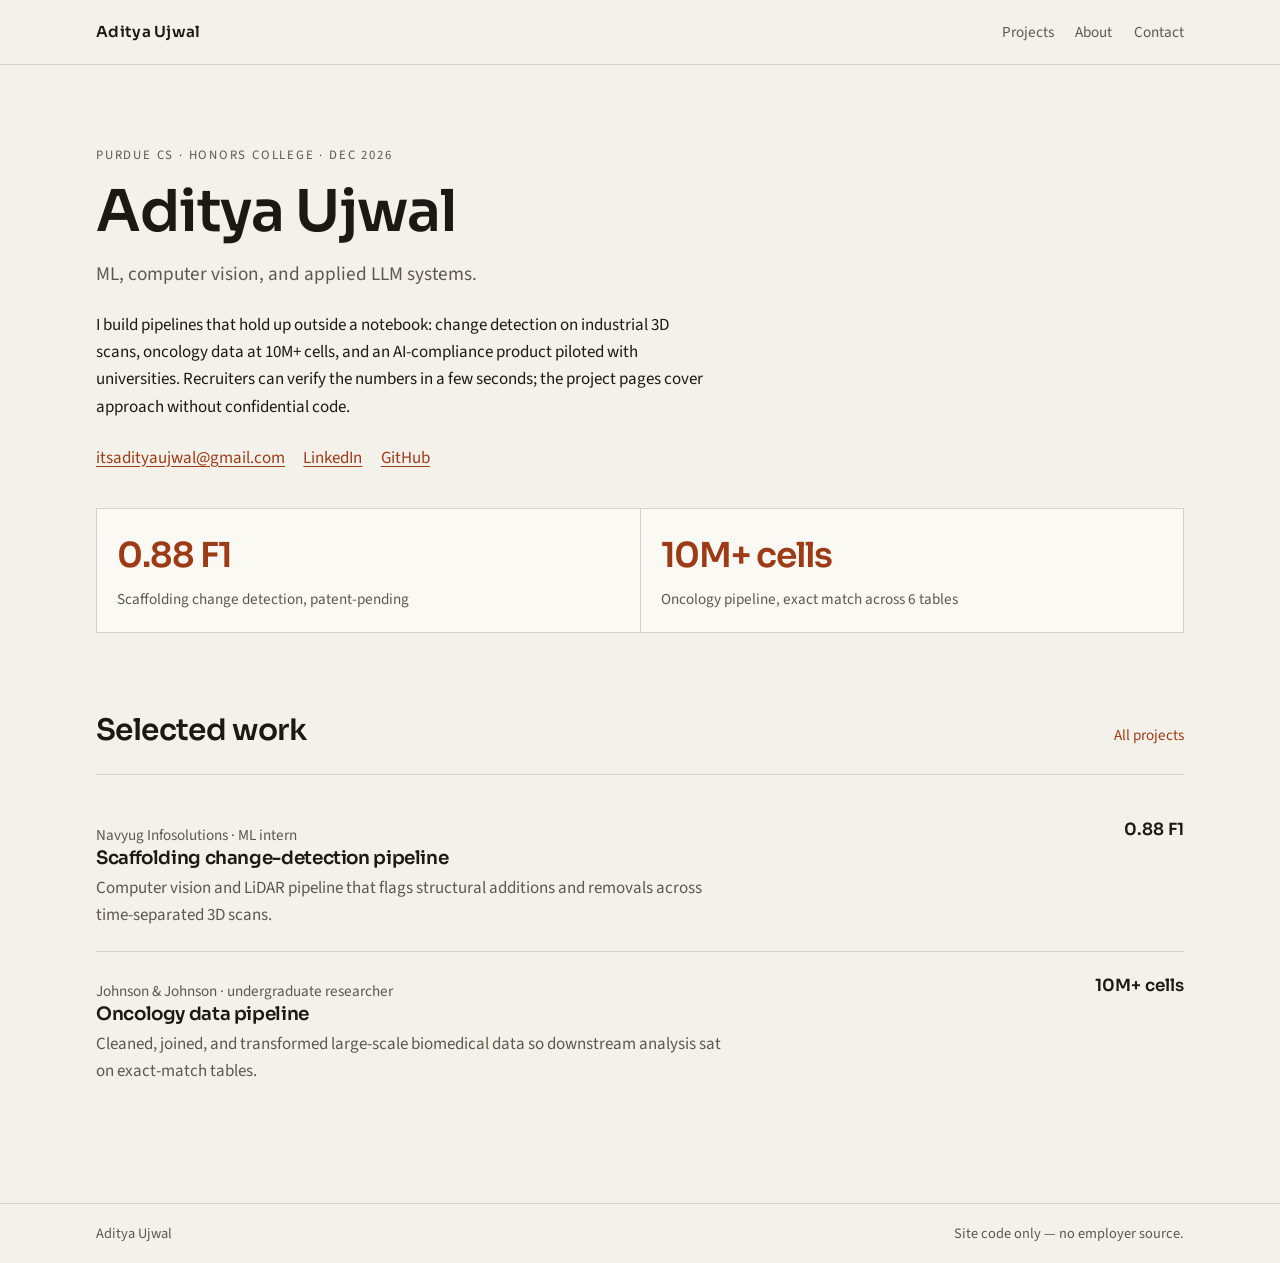
==== index.html @ 59741028 "Add v1 static portfolio site for applications. Static HTML/CSS pages for Home, Projects, About, and " ====
<!DOCTYPE html>
<html lang="en">
<head>
  <meta charset="utf-8">
  <meta name="viewport" content="width=device-width, initial-scale=1">
  <meta name="description" content="Aditya Ujwal — Purdue CS student building computer vision, biomedical data, and applied LLM systems. 0.88 F1 change detection; 10M+ cell oncology pipeline.">
  <meta name="theme-color" content="#f4f1ea">
  <title>Aditya Ujwal — ML, computer vision, applied LLMs</title>
  <link rel="icon" href="favicon.svg" type="image/svg+xml">
  <link rel="preconnect" href="https://fonts.googleapis.com">
  <link rel="preconnect" href="https://fonts.gstatic.com" crossorigin>
  <link href="https://fonts.googleapis.com/css2?family=Sora:wght@500;600&family=Source+Sans+3:ital,wght@0,400;0,600;1,400&display=swap" rel="stylesheet">
  <link rel="stylesheet" href="css/styles.css">
</head>
<body>
  <a class="skip-link" href="#content">Skip to content</a>
  <header class="site-header">
    <div class="header-inner">
      <a class="wordmark" href="index.html">Aditya Ujwal</a>
      <nav class="nav" aria-label="Primary">
        <a href="projects/index.html">Projects</a>
        <a href="about.html">About</a>
        <a href="contact.html">Contact</a>
      </nav>
    </div>
  </header>
  <main id="content">
    <div class="wrap">
      <section class="hero">
        <p class="kicker">Purdue CS · Honors College · Dec 2026</p>
        <h1>Aditya Ujwal</h1>
        <p class="lede">ML, computer vision, and applied LLM systems.</p>
        <p class="intro">I build pipelines that hold up outside a notebook: change detection on industrial 3D scans, oncology data at 10M+ cells, and an AI-compliance product piloted with universities. Recruiters can verify the numbers in a few seconds; the project pages cover approach without confidential code.</p>
        <ul class="links">
          <li><a href="mailto:itsadityaujwal@gmail.com">itsadityaujwal@gmail.com</a></li>
          <li><a href="https://www.linkedin.com/in/aditya-ujwal" rel="noopener noreferrer">LinkedIn</a></li>
          <li><a href="https://github.com/adityaujwal" rel="noopener noreferrer">GitHub</a></li>
        </ul>
      </section>

      <div class="metrics" aria-label="Key results">
        <div class="metric">
          <span class="metric-value">0.88 F1</span>
          <span class="metric-label">Scaffolding change detection, patent-pending</span>
        </div>
        <div class="metric">
          <span class="metric-value">10M+ cells</span>
          <span class="metric-label">Oncology pipeline, exact match across 6 tables</span>
        </div>
      </div>

      <section class="section" aria-labelledby="selected-work">
        <div class="section-head">
          <h2 id="selected-work">Selected work</h2>
          <a href="projects/index.html">All projects</a>
        </div>
        <ul class="project-list">
          <li>
            <a class="project-card" href="projects/scaffolding-change-detection.html">
              <div>
                <p class="meta">Navyug Infosolutions · ML intern</p>
                <h3>Scaffolding change-detection pipeline</h3>
                <p>Computer vision and LiDAR pipeline that flags structural additions and removals across time-separated 3D scans.</p>
              </div>
              <span class="project-stat">0.88 F1</span>
            </a>
          </li>
          <li>
            <a class="project-card" href="projects/oncology-data-pipeline.html">
              <div>
                <p class="meta">Johnson &amp; Johnson · undergraduate researcher</p>
                <h3>Oncology data pipeline</h3>
                <p>Cleaned, joined, and transformed large-scale biomedical data so downstream analysis sat on exact-match tables.</p>
              </div>
              <span class="project-stat">10M+ cells</span>
            </a>
          </li>
        </ul>
      </section>
    </div>
  </main>
  <footer class="site-footer">
    <div class="footer-inner">
      <span>Aditya Ujwal</span>
      <span>Site code only — no employer source.</span>
    </div>
  </footer>
</body>
</html>
---- css/styles.css ----
:root {
  --bg: #f4f1ea;
  --bg-elev: #fbf9f4;
  --ink: #1c1915;
  --muted: #5e574d;
  --line: #d8d0c4;
  --accent: #9c3b16;
  --accent-hover: #7a2d10;
  --max: 68rem;
  --prose: 40rem;
  --space: clamp(1.25rem, 4vw, 2.25rem);
  --font: "Source Sans 3", "Segoe UI", sans-serif;
  --font-display: "Sora", "Segoe UI", sans-serif;
  --radius: 2px;
}

*,
*::before,
*::after {
  box-sizing: border-box;
}

html {
  scroll-behavior: smooth;
}

@media (prefers-reduced-motion: reduce) {
  html {
    scroll-behavior: auto;
  }

  *,
  *::before,
  *::after {
    animation: none !important;
    transition: none !important;
  }
}

body {
  margin: 0;
  min-height: 100vh;
  display: flex;
  flex-direction: column;
  background: var(--bg);
  color: var(--ink);
  font-family: var(--font);
  font-size: 1.0625rem;
  line-height: 1.6;
}

img {
  max-width: 100%;
  height: auto;
}

a {
  color: var(--accent);
  text-underline-offset: 0.18em;
}

a:hover {
  color: var(--accent-hover);
}

a:focus-visible,
button:focus-visible,
.skip-link:focus-visible {
  outline: 2px solid var(--accent);
  outline-offset: 3px;
}

.skip-link {
  position: absolute;
  left: var(--space);
  top: -100px;
  z-index: 20;
  padding: 0.4rem 0.7rem;
  background: var(--ink);
  color: var(--bg);
  text-decoration: none;
}

.skip-link:focus {
  top: 0.6rem;
}

.site-header {
  border-bottom: 1px solid var(--line);
  background: var(--bg);
}

.header-inner,
.footer-inner,
.wrap {
  width: min(100% - 2 * var(--space), var(--max));
  margin-inline: auto;
}

.header-inner {
  display: flex;
  align-items: center;
  justify-content: space-between;
  gap: 1rem 1.5rem;
  min-height: 4rem;
  flex-wrap: wrap;
}

.wordmark {
  font-family: var(--font-display);
  font-weight: 600;
  font-size: 0.95rem;
  letter-spacing: 0.02em;
  color: var(--ink);
  text-decoration: none;
}

.wordmark:hover {
  color: var(--accent);
}

.nav {
  display: flex;
  gap: 1.35rem;
}

.nav a {
  color: var(--muted);
  text-decoration: none;
  font-size: 0.95rem;
}

.nav a:hover,
.nav a[aria-current="page"] {
  color: var(--ink);
}

.nav a[aria-current="page"] {
  text-decoration: underline;
  text-decoration-thickness: 1px;
  text-underline-offset: 0.28em;
}

main {
  flex: 1;
  padding: clamp(2.5rem, 7vw, 5rem) 0 clamp(3.5rem, 8vw, 6rem);
}

.hero {
  max-width: 42rem;
}

.kicker {
  margin: 0 0 0.85rem;
  font-size: 0.8rem;
  letter-spacing: 0.14em;
  text-transform: uppercase;
  color: var(--muted);
}

h1,
h2,
h3 {
  font-family: var(--font-display);
  font-weight: 600;
  line-height: 1.15;
  letter-spacing: -0.02em;
}

h1 {
  margin: 0 0 0.85rem;
  font-size: clamp(2.35rem, 6vw, 3.6rem);
}

h2 {
  margin: 0 0 1rem;
  font-size: clamp(1.45rem, 3vw, 1.85rem);
}

h3 {
  margin: 0 0 0.4rem;
  font-size: 1.15rem;
}

.lede {
  margin: 0 0 1.4rem;
  font-size: 1.2rem;
  color: var(--muted);
}

.intro {
  margin: 0 0 1.5rem;
  max-width: 38rem;
}

.links {
  display: flex;
  flex-wrap: wrap;
  gap: 0.35rem 1.15rem;
  margin: 0;
  padding: 0;
  list-style: none;
}

.section {
  margin-top: clamp(3rem, 8vw, 5rem);
}

.section-head {
  display: flex;
  align-items: baseline;
  justify-content: space-between;
  gap: 1rem;
  margin-bottom: 1.25rem;
  padding-bottom: 0.7rem;
  border-bottom: 1px solid var(--line);
}

.section-head a {
  font-size: 0.95rem;
  text-decoration: none;
}

.section-head a:hover {
  text-decoration: underline;
}

.metrics {
  display: grid;
  grid-template-columns: repeat(2, minmax(0, 1fr));
  gap: 1px;
  margin: 2.25rem 0 0;
  background: var(--line);
  border: 1px solid var(--line);
}

.metric {
  padding: 1.2rem 1.25rem 1.3rem;
  background: var(--bg-elev);
}

.metric-value {
  display: block;
  font-family: var(--font-display);
  font-size: clamp(1.7rem, 4vw, 2.15rem);
  font-weight: 600;
  letter-spacing: -0.03em;
  color: var(--accent);
}

.metric-label {
  display: block;
  margin-top: 0.25rem;
  color: var(--muted);
  font-size: 0.95rem;
}

.project-list {
  display: grid;
  gap: 0;
  margin: 0;
  padding: 0;
  list-style: none;
}

.project-list li + li {
  border-top: 1px solid var(--line);
}

.project-card {
  display: grid;
  grid-template-columns: minmax(0, 1fr) auto;
  gap: 1rem 1.5rem;
  align-items: start;
  padding: 1.35rem 0;
  color: inherit;
  text-decoration: none;
}

.project-card:hover h3 {
  color: var(--accent);
}

.project-card p {
  margin: 0.35rem 0 0;
  color: var(--muted);
  max-width: 40rem;
}

.project-stat {
  font-family: var(--font-display);
  font-weight: 600;
  font-size: 1.05rem;
  white-space: nowrap;
  color: var(--ink);
}

.meta {
  margin: 0 0 0.45rem;
  color: var(--muted);
  font-size: 0.95rem;
}

.tags {
  display: flex;
  flex-wrap: wrap;
  gap: 0.4rem;
  margin: 1.1rem 0 0;
  padding: 0;
  list-style: none;
}

.tags li {
  padding: 0.15rem 0.55rem;
  border: 1px solid var(--line);
  border-radius: var(--radius);
  font-size: 0.82rem;
  color: var(--muted);
}

.prose {
  max-width: var(--prose);
}

.prose p,
.prose ul {
  margin: 0 0 1rem;
}

.prose ul {
  padding-left: 1.15rem;
}

.prose h2 {
  margin-top: 2.1rem;
}

.page-title {
  margin-bottom: 0.5rem;
}

.page-lead {
  margin: 0 0 2rem;
  max-width: 38rem;
  color: var(--muted);
  font-size: 1.15rem;
}

.skill-groups {
  display: grid;
  gap: 1.5rem;
  margin-top: 1.5rem;
}

.skill-groups h3 {
  margin-bottom: 0.55rem;
}

.contact-list {
  margin: 0;
  padding: 0;
  list-style: none;
}

.contact-list li {
  display: grid;
  grid-template-columns: 7.5rem minmax(0, 1fr);
  gap: 1rem;
  padding: 0.95rem 0;
  border-top: 1px solid var(--line);
}

.contact-list li:last-child {
  border-bottom: 1px solid var(--line);
}

.contact-list span {
  color: var(--muted);
}

.site-footer {
  border-top: 1px solid var(--line);
  padding: 1.15rem 0;
  color: var(--muted);
  font-size: 0.9rem;
}

.footer-inner {
  display: flex;
  justify-content: space-between;
  gap: 1rem;
  flex-wrap: wrap;
}

.back {
  display: inline-block;
  margin-bottom: 1.4rem;
  font-size: 0.95rem;
  text-decoration: none;
}

.back:hover {
  text-decoration: underline;
}

.note {
  margin-top: 1.5rem;
  color: var(--muted);
  font-size: 0.95rem;
}

@media (max-width: 640px) {
  .metrics {
    grid-template-columns: 1fr;
  }

  .project-card {
    grid-template-columns: 1fr;
    gap: 0.35rem;
  }

  .contact-list li {
    grid-template-columns: 1fr;
    gap: 0.2rem;
  }
}
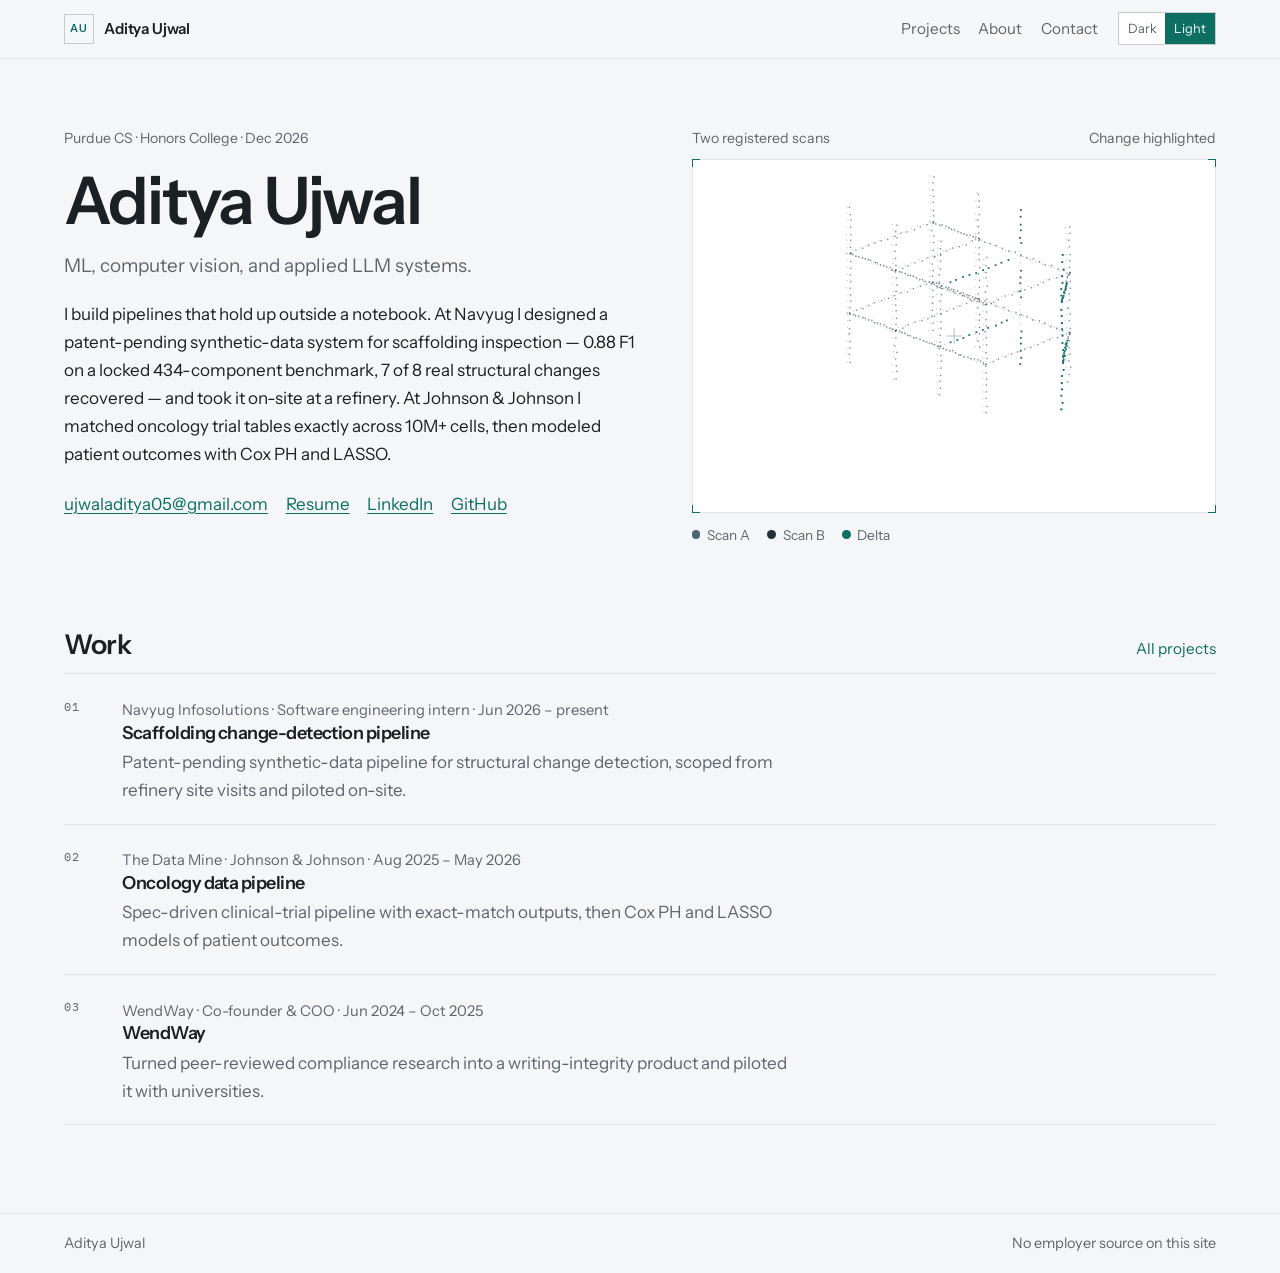
==== commit 2f9d3df2: "Update portfolio site with theme toggle, improved project descriptions, and enhanced styling. Adjust" ====
--- a/index.html
+++ b/index.html
@@ -3,76 +3,99 @@
 <head>
   <meta charset="utf-8">
   <meta name="viewport" content="width=device-width, initial-scale=1">
-  <meta name="description" content="Aditya Ujwal — Purdue CS student building computer vision, biomedical data, and applied LLM systems. 0.88 F1 change detection; 10M+ cell oncology pipeline.">
-  <meta name="theme-color" content="#f4f1ea">
+  <meta name="description" content="Aditya Ujwal — Purdue CS. Patent-pending scaffolding change detection (0.88 F1, 7 of 8 real changes); oncology pipeline at 10M+ cells.">
+  <meta name="theme-color" content="#121518">
   <title>Aditya Ujwal — ML, computer vision, applied LLMs</title>
+  <script>(function(){try{var t=localStorage.getItem("au-theme");if(t!=="light"&&t!=="dark"){t=window.matchMedia("(prefers-color-scheme: light)").matches?"light":"dark";}document.documentElement.setAttribute("data-theme",t);}catch(e){document.documentElement.setAttribute("data-theme","dark");}})();</script>
   <link rel="icon" href="favicon.svg" type="image/svg+xml">
   <link rel="preconnect" href="https://fonts.googleapis.com">
   <link rel="preconnect" href="https://fonts.gstatic.com" crossorigin>
-  <link href="https://fonts.googleapis.com/css2?family=Sora:wght@500;600&family=Source+Sans+3:ital,wght@0,400;0,600;1,400&display=swap" rel="stylesheet">
+  <link href="https://fonts.googleapis.com/css2?family=IBM+Plex+Mono:wght@400;500;600&family=Instrument+Sans:ital,wght@0,400;0,500;0,600;0,700;1,400&display=swap" rel="stylesheet">
   <link rel="stylesheet" href="css/styles.css">
 </head>
 <body>
   <a class="skip-link" href="#content">Skip to content</a>
   <header class="site-header">
     <div class="header-inner">
-      <a class="wordmark" href="index.html">Aditya Ujwal</a>
+      <a class="wordmark" href="index.html"><span class="sig">AU</span> Aditya Ujwal</a>
       <nav class="nav" aria-label="Primary">
         <a href="projects/index.html">Projects</a>
         <a href="about.html">About</a>
         <a href="contact.html">Contact</a>
       </nav>
+      <button type="button" class="theme-toggle" data-theme-toggle>
+        <span data-theme-value="dark">Dark</span>
+        <span data-theme-value="light">Light</span>
+      </button>
     </div>
   </header>
   <main id="content">
     <div class="wrap">
       <section class="hero">
-        <p class="kicker">Purdue CS · Honors College · Dec 2026</p>
-        <h1>Aditya Ujwal</h1>
-        <p class="lede">ML, computer vision, and applied LLM systems.</p>
-        <p class="intro">I build pipelines that hold up outside a notebook: change detection on industrial 3D scans, oncology data at 10M+ cells, and an AI-compliance product piloted with universities. Recruiters can verify the numbers in a few seconds; the project pages cover approach without confidential code.</p>
-        <ul class="links">
-          <li><a href="mailto:itsadityaujwal@gmail.com">itsadityaujwal@gmail.com</a></li>
-          <li><a href="https://www.linkedin.com/in/aditya-ujwal" rel="noopener noreferrer">LinkedIn</a></li>
-          <li><a href="https://github.com/adityaujwal" rel="noopener noreferrer">GitHub</a></li>
-        </ul>
+        <div>
+          <p class="kicker">Purdue CS · Honors College · Dec 2026</p>
+          <h1>Aditya Ujwal</h1>
+          <p class="lede">ML, computer vision, and applied LLM systems.</p>
+          <p class="intro">I build pipelines that hold up outside a notebook. At Navyug I designed a patent-pending synthetic-data system for scaffolding inspection — 0.88 F1 on a locked 434-component benchmark, 7 of 8 real structural changes recovered — and took it on-site at a refinery. At Johnson &amp; Johnson I matched oncology trial tables exactly across 10M+ cells, then modeled patient outcomes with Cox PH and LASSO.</p>
+          <ul class="links">
+            <li><a href="mailto:ujwaladitya05@gmail.com">ujwaladitya05@gmail.com</a></li>
+            <li><a href="Aditya_Ujwal_Resume.pdf">Resume</a></li>
+            <li><a href="https://www.linkedin.com/in/aditya-ujwal" rel="noopener noreferrer">LinkedIn</a></li>
+            <li><a href="https://github.com/adityaujwal" rel="noopener noreferrer">GitHub</a></li>
+          </ul>
+        </div>
+        <figure class="hero-scan">
+          <div class="scan-caption">
+            <span>Two registered scans</span>
+            <span>Change highlighted</span>
+          </div>
+          <div class="scan-frame">
+            <canvas id="scanfield" width="720" height="420" aria-label="Point cloud of two registered scaffolding scans. Additions and removals are highlighted."></canvas>
+            <span class="tick-bl" aria-hidden="true"></span>
+            <span class="tick-br" aria-hidden="true"></span>
+          </div>
+          <ul class="legend">
+            <li><i class="a"></i>Scan A</li>
+            <li><i class="b"></i>Scan B</li>
+            <li><i class="d"></i>Delta</li>
+          </ul>
+        </figure>
       </section>
 
-      <div class="metrics" aria-label="Key results">
-        <div class="metric">
-          <span class="metric-value">0.88 F1</span>
-          <span class="metric-label">Scaffolding change detection, patent-pending</span>
-        </div>
-        <div class="metric">
-          <span class="metric-value">10M+ cells</span>
-          <span class="metric-label">Oncology pipeline, exact match across 6 tables</span>
-        </div>
-      </div>
-
-      <section class="section" aria-labelledby="selected-work">
+      <section class="section" aria-labelledby="work">
         <div class="section-head">
-          <h2 id="selected-work">Selected work</h2>
+          <h2 id="work">Work</h2>
           <a href="projects/index.html">All projects</a>
         </div>
         <ul class="project-list">
           <li>
             <a class="project-card" href="projects/scaffolding-change-detection.html">
+              <span class="idx">01</span>
               <div>
-                <p class="meta">Navyug Infosolutions · ML intern</p>
+                <p class="meta">Navyug Infosolutions · Software engineering intern · Jun 2026 – present</p>
                 <h3>Scaffolding change-detection pipeline</h3>
-                <p>Computer vision and LiDAR pipeline that flags structural additions and removals across time-separated 3D scans.</p>
+                <p>Patent-pending synthetic-data pipeline for structural change detection, scoped from refinery site visits and piloted on-site.</p>
               </div>
-              <span class="project-stat">0.88 F1</span>
             </a>
           </li>
           <li>
             <a class="project-card" href="projects/oncology-data-pipeline.html">
+              <span class="idx">02</span>
               <div>
-                <p class="meta">Johnson &amp; Johnson · undergraduate researcher</p>
+                <p class="meta">The Data Mine · Johnson &amp; Johnson · Aug 2025 – May 2026</p>
                 <h3>Oncology data pipeline</h3>
-                <p>Cleaned, joined, and transformed large-scale biomedical data so downstream analysis sat on exact-match tables.</p>
+                <p>Spec-driven clinical-trial pipeline with exact-match outputs, then Cox PH and LASSO models of patient outcomes.</p>
               </div>
-              <span class="project-stat">10M+ cells</span>
+            </a>
+          </li>
+          <li>
+            <a class="project-card" href="projects/wendway.html">
+              <span class="idx">03</span>
+              <div>
+                <p class="meta">WendWay · Co-founder &amp; COO · Jun 2024 – Oct 2025</p>
+                <h3>WendWay</h3>
+                <p>Turned peer-reviewed compliance research into a writing-integrity product and piloted it with universities.</p>
+              </div>
             </a>
           </li>
         </ul>
@@ -82,8 +105,10 @@
   <footer class="site-footer">
     <div class="footer-inner">
       <span>Aditya Ujwal</span>
-      <span>Site code only — no employer source.</span>
+      <span>No employer source on this site</span>
     </div>
   </footer>
+  <script src="js/theme.js"></script>
+  <script src="js/scanfield.js"></script>
 </body>
 </html>
--- a/css/styles.css
+++ b/css/styles.css
@@ -1,17 +1,39 @@
 :root {
-  --bg: #f4f1ea;
-  --bg-elev: #fbf9f4;
-  --ink: #1c1915;
-  --muted: #5e574d;
-  --line: #d8d0c4;
-  --accent: #9c3b16;
-  --accent-hover: #7a2d10;
-  --max: 68rem;
+  color-scheme: dark;
+  --bg: #121518;
+  --bg-elev: #1a1e22;
+  --ink: #e8ecef;
+  --muted: #8d969e;
+  --line: #2c333a;
+  --line-strong: #3d4750;
+  --accent: #4ecdb8;
+  --accent-hover: #7ee0d0;
+  --accent-dim: rgba(78, 205, 184, 0.12);
+  --grid: rgba(232, 236, 239, 0.06);
+  --scan-a: #7a9bb0;
+  --scan-b: #c9d5de;
+  --max: 72rem;
   --prose: 40rem;
-  --space: clamp(1.25rem, 4vw, 2.25rem);
-  --font: "Source Sans 3", "Segoe UI", sans-serif;
-  --font-display: "Sora", "Segoe UI", sans-serif;
+  --space: clamp(1.1rem, 3.6vw, 2rem);
+  --font: "Instrument Sans", "Segoe UI", sans-serif;
+  --font-mono: "IBM Plex Mono", "ui-monospace", monospace;
   --radius: 2px;
+}
+
+[data-theme="light"] {
+  color-scheme: light;
+  --bg: #f5f6f7;
+  --bg-elev: #ffffff;
+  --ink: #1b2024;
+  --muted: #5d666d;
+  --line: #e1e5e8;
+  --line-strong: #c5ccd1;
+  --accent: #0d6e62;
+  --accent-hover: #08574d;
+  --accent-dim: rgba(13, 110, 98, 0.1);
+  --grid: rgba(27, 32, 36, 0.06);
+  --scan-a: #4a6576;
+  --scan-b: #1f303b;
 }
 
 *,
@@ -46,11 +68,17 @@
   color: var(--ink);
   font-family: var(--font);
   font-size: 1.0625rem;
-  line-height: 1.6;
-}
-
-img {
+  line-height: 1.65;
+}
+
+img,
+svg,
+canvas {
   max-width: 100%;
+}
+
+canvas {
+  display: block;
   height: auto;
 }
 
@@ -68,6 +96,10 @@
 .skip-link:focus-visible {
   outline: 2px solid var(--accent);
   outline-offset: 3px;
+}
+
+button {
+  font: inherit;
 }
 
 .skip-link {
@@ -86,8 +118,12 @@
 }
 
 .site-header {
+  position: sticky;
+  top: 0;
+  z-index: 10;
   border-bottom: 1px solid var(--line);
-  background: var(--bg);
+  background: color-mix(in srgb, var(--bg) 88%, transparent);
+  backdrop-filter: blur(10px);
 }
 
 .header-inner,
@@ -101,16 +137,18 @@
   display: flex;
   align-items: center;
   justify-content: space-between;
-  gap: 1rem 1.5rem;
-  min-height: 4rem;
+  gap: 1rem 1.25rem;
+  min-height: 3.6rem;
   flex-wrap: wrap;
 }
 
 .wordmark {
-  font-family: var(--font-display);
+  display: inline-flex;
+  align-items: center;
+  gap: 0.65rem;
   font-weight: 600;
   font-size: 0.95rem;
-  letter-spacing: 0.02em;
+  letter-spacing: -0.01em;
   color: var(--ink);
   text-decoration: none;
 }
@@ -119,9 +157,21 @@
   color: var(--accent);
 }
 
+.sig {
+  display: inline-grid;
+  place-items: center;
+  width: 1.85rem;
+  height: 1.85rem;
+  border: 1px solid var(--line-strong);
+  color: var(--accent);
+  font-size: 0.68rem;
+  letter-spacing: 0.08em;
+}
+
 .nav {
   display: flex;
-  gap: 1.35rem;
+  gap: 0.15rem 1.15rem;
+  margin-left: auto;
 }
 
 .nav a {
@@ -136,74 +186,208 @@
 }
 
 .nav a[aria-current="page"] {
-  text-decoration: underline;
-  text-decoration-thickness: 1px;
-  text-underline-offset: 0.28em;
+  box-shadow: inset 0 -1px 0 var(--accent);
+}
+
+.theme-toggle {
+  display: inline-flex;
+  padding: 0;
+  border: 1px solid var(--line-strong);
+  background: var(--bg-elev);
+  color: var(--muted);
+  cursor: pointer;
+}
+
+.theme-toggle span {
+  padding: 0.3rem 0.55rem;
+  font-size: 0.8rem;
+}
+
+.theme-toggle .is-active {
+  background: var(--accent);
+  color: var(--bg);
 }
 
 main {
   flex: 1;
-  padding: clamp(2.5rem, 7vw, 5rem) 0 clamp(3.5rem, 8vw, 6rem);
+  padding: clamp(2rem, 6vw, 4.25rem) 0 clamp(3rem, 7vw, 5.5rem);
+}
+
+.wrap {
+  position: relative;
 }
 
 .hero {
-  max-width: 42rem;
+  display: grid;
+  grid-template-columns: minmax(0, 1.05fr) minmax(17rem, 0.95fr);
+  gap: clamp(1.5rem, 4vw, 3rem);
+  align-items: start;
+}
+
+.kicker,
+.metric-id,
+.scan-caption,
+.scan-readout {
+  margin: 0;
+  font-size: 0.88rem;
+  color: var(--muted);
 }
 
 .kicker {
-  margin: 0 0 0.85rem;
-  font-size: 0.8rem;
-  letter-spacing: 0.14em;
-  text-transform: uppercase;
-  color: var(--muted);
+  margin-bottom: 0.9rem;
 }
 
 h1,
 h2,
 h3 {
-  font-family: var(--font-display);
+  font-family: var(--font);
   font-weight: 600;
-  line-height: 1.15;
-  letter-spacing: -0.02em;
+  line-height: 1.12;
+  letter-spacing: -0.03em;
 }
 
 h1 {
-  margin: 0 0 0.85rem;
-  font-size: clamp(2.35rem, 6vw, 3.6rem);
+  margin: 0 0 0.8rem;
+  font-size: clamp(2.4rem, 7vw, 4.1rem);
 }
 
 h2 {
   margin: 0 0 1rem;
-  font-size: clamp(1.45rem, 3vw, 1.85rem);
+  font-size: clamp(1.35rem, 3vw, 1.7rem);
 }
 
 h3 {
-  margin: 0 0 0.4rem;
-  font-size: 1.15rem;
+  margin: 0 0 0.35rem;
+  font-size: 1.12rem;
 }
 
 .lede {
-  margin: 0 0 1.4rem;
-  font-size: 1.2rem;
+  margin: 0 0 1.15rem;
+  font-size: 1.18rem;
   color: var(--muted);
 }
 
 .intro {
-  margin: 0 0 1.5rem;
+  margin: 0 0 1.35rem;
   max-width: 38rem;
 }
 
 .links {
   display: flex;
   flex-wrap: wrap;
-  gap: 0.35rem 1.15rem;
+  gap: 0.35rem 1.1rem;
   margin: 0;
   padding: 0;
   list-style: none;
 }
 
+.hero-scan {
+  margin: 0;
+}
+
+.scan-frame {
+  position: relative;
+  border: 1px solid var(--line);
+  background: var(--bg-elev);
+  cursor: crosshair;
+}
+
+.scan-frame::before,
+.scan-frame::after,
+.hero-scan .tick-bl,
+.hero-scan .tick-br {
+  content: "";
+  position: absolute;
+  width: 8px;
+  height: 8px;
+  pointer-events: none;
+  z-index: 1;
+}
+
+.scan-frame::before {
+  top: -1px;
+  left: -1px;
+  border-top: 1px solid var(--accent);
+  border-left: 1px solid var(--accent);
+}
+
+.scan-frame::after {
+  top: -1px;
+  right: -1px;
+  border-top: 1px solid var(--accent);
+  border-right: 1px solid var(--accent);
+}
+
+.hero-scan .tick-bl,
+.hero-scan .tick-br {
+  bottom: -1px;
+  border-bottom: 1px solid var(--accent);
+}
+
+.hero-scan .tick-bl {
+  left: -1px;
+  border-left: 1px solid var(--accent);
+}
+
+.hero-scan .tick-br {
+  right: -1px;
+  border-right: 1px solid var(--accent);
+}
+
+#scanfield {
+  width: 100%;
+  height: 22rem;
+}
+
+.scan-caption {
+  display: flex;
+  justify-content: space-between;
+  gap: 1rem;
+  margin-bottom: 0.55rem;
+}
+
+.scan-readout {
+  display: flex;
+  justify-content: space-between;
+  gap: 1rem;
+  margin: 0.55rem 0 0;
+  color: var(--accent);
+}
+
+.legend {
+  display: flex;
+  flex-wrap: wrap;
+  gap: 0.75rem 1.1rem;
+  margin: 0.7rem 0 0;
+  padding: 0;
+  list-style: none;
+  font-size: 0.85rem;
+  color: var(--muted);
+}
+
+.legend i {
+  display: inline-block;
+  width: 0.55rem;
+  height: 0.55rem;
+  margin-right: 0.4rem;
+  vertical-align: 0.05rem;
+  border-radius: 50%;
+}
+
+.legend .a {
+  background: var(--scan-a);
+}
+
+.legend .b {
+  background: var(--scan-b);
+}
+
+.legend .d {
+  background: var(--accent);
+}
+
 .section {
-  margin-top: clamp(3rem, 8vw, 5rem);
+  margin-top: clamp(2.5rem, 7vw, 4.5rem);
 }
 
 .section-head {
@@ -211,9 +395,13 @@
   align-items: baseline;
   justify-content: space-between;
   gap: 1rem;
-  margin-bottom: 1.25rem;
-  padding-bottom: 0.7rem;
+  margin-bottom: 0;
+  padding: 0.75rem 0;
   border-bottom: 1px solid var(--line);
+}
+
+.section-head h2 {
+  margin: 0;
 }
 
 .section-head a {
@@ -228,31 +416,34 @@
 .metrics {
   display: grid;
   grid-template-columns: repeat(2, minmax(0, 1fr));
+  margin: 2rem 0 0;
+  border: 1px solid var(--line);
+  background: var(--line);
   gap: 1px;
-  margin: 2.25rem 0 0;
-  background: var(--line);
-  border: 1px solid var(--line);
 }
 
 .metric {
-  padding: 1.2rem 1.25rem 1.3rem;
+  padding: 1.1rem 1.15rem 1.2rem;
   background: var(--bg-elev);
 }
 
 .metric-value {
   display: block;
-  font-family: var(--font-display);
-  font-size: clamp(1.7rem, 4vw, 2.15rem);
-  font-weight: 600;
-  letter-spacing: -0.03em;
+  margin-top: 0.45rem;
+  font-family: var(--font-mono);
+  font-size: clamp(1.35rem, 3.6vw, 2.05rem);
+  font-weight: 500;
+  letter-spacing: -0.04em;
+  line-height: 1.15;
+  overflow-wrap: anywhere;
   color: var(--accent);
 }
 
 .metric-label {
   display: block;
-  margin-top: 0.25rem;
-  color: var(--muted);
-  font-size: 0.95rem;
+  margin-top: 0.3rem;
+  color: var(--muted);
+  font-size: 0.92rem;
 }
 
 .project-list {
@@ -263,18 +454,15 @@
   list-style: none;
 }
 
-.project-list li + li {
-  border-top: 1px solid var(--line);
-}
-
 .project-card {
   display: grid;
-  grid-template-columns: minmax(0, 1fr) auto;
-  gap: 1rem 1.5rem;
+  grid-template-columns: 2.4rem minmax(0, 1fr);
+  gap: 0.9rem 1.25rem;
   align-items: start;
-  padding: 1.35rem 0;
+  padding: 1.2rem 0;
   color: inherit;
   text-decoration: none;
+  border-bottom: 1px solid var(--line);
 }
 
 .project-card:hover h3 {
@@ -282,23 +470,32 @@
 }
 
 .project-card p {
-  margin: 0.35rem 0 0;
-  color: var(--muted);
-  max-width: 40rem;
+  margin: 0.3rem 0 0;
+  color: var(--muted);
+  max-width: 42rem;
+}
+
+.idx {
+  font-family: var(--font-mono);
+  font-size: 0.72rem;
+  letter-spacing: 0.08em;
+  color: var(--muted);
+  padding-top: 0.2rem;
 }
 
 .project-stat {
-  font-family: var(--font-display);
-  font-weight: 600;
-  font-size: 1.05rem;
+  font-family: var(--font-mono);
+  font-weight: 500;
+  font-size: 0.88rem;
   white-space: nowrap;
-  color: var(--ink);
+  color: var(--accent);
+  padding-top: 0.15rem;
 }
 
 .meta {
-  margin: 0 0 0.45rem;
-  color: var(--muted);
-  font-size: 0.95rem;
+  margin: 0 0 0.35rem;
+  color: var(--muted);
+  font-size: 0.92rem;
 }
 
 .tags {
@@ -313,6 +510,7 @@
 .tags li {
   padding: 0.15rem 0.55rem;
   border: 1px solid var(--line);
+  background: var(--bg-elev);
   border-radius: var(--radius);
   font-size: 0.82rem;
   color: var(--muted);
@@ -331,8 +529,9 @@
   padding-left: 1.15rem;
 }
 
-.prose h2 {
-  margin-top: 2.1rem;
+.prose h3 {
+  margin-top: 1.6rem;
+  font-size: 1.05rem;
 }
 
 .page-title {
@@ -343,34 +542,65 @@
   margin: 0 0 2rem;
   max-width: 38rem;
   color: var(--muted);
-  font-size: 1.15rem;
+  font-size: 1.12rem;
+}
+
+.metrics-3 {
+  grid-template-columns: repeat(3, minmax(0, 1fr));
+}
+
+.role-list {
+  margin: 1.25rem 0 0;
+  padding: 0;
+  list-style: none;
+  max-width: 42rem;
+}
+
+.role-list li {
+  padding: 1rem 0;
+  border-top: 1px solid var(--line);
+}
+
+.role-list li:last-child {
+  border-bottom: 1px solid var(--line);
+}
+
+.role-list h3 {
+  margin: 0 0 0.25rem;
+  font-size: 1.05rem;
+}
+
+.role-list p {
+  margin: 0;
+  color: var(--muted);
 }
 
 .skill-groups {
   display: grid;
-  gap: 1.5rem;
+  grid-template-columns: repeat(3, minmax(0, 1fr));
+  gap: 1.25rem;
   margin-top: 1.5rem;
 }
 
 .skill-groups h3 {
   margin-bottom: 0.55rem;
+  font-size: 0.95rem;
+  font-weight: 600;
+  color: var(--muted);
 }
 
 .contact-list {
   margin: 0;
   padding: 0;
   list-style: none;
+  border-top: 1px solid var(--line);
 }
 
 .contact-list li {
   display: grid;
-  grid-template-columns: 7.5rem minmax(0, 1fr);
+  grid-template-columns: 8.5rem minmax(0, 1fr);
   gap: 1rem;
   padding: 0.95rem 0;
-  border-top: 1px solid var(--line);
-}
-
-.contact-list li:last-child {
   border-bottom: 1px solid var(--line);
 }
 
@@ -380,7 +610,7 @@
 
 .site-footer {
   border-top: 1px solid var(--line);
-  padding: 1.15rem 0;
+  padding: 1.1rem 0;
   color: var(--muted);
   font-size: 0.9rem;
 }
@@ -394,7 +624,7 @@
 
 .back {
   display: inline-block;
-  margin-bottom: 1.4rem;
+  margin-bottom: 1.3rem;
   font-size: 0.95rem;
   text-decoration: none;
 }
@@ -409,18 +639,98 @@
   font-size: 0.95rem;
 }
 
+.viz {
+  margin: 1.5rem 0 0;
+  padding: 1rem 1rem 0.85rem;
+  border: 1px solid var(--line);
+  background: var(--bg-elev);
+}
+
+.viz svg {
+  display: block;
+  width: 100%;
+  height: auto;
+}
+
+.viz-label {
+  margin: 0.65rem 0 0;
+  font-size: 0.88rem;
+  color: var(--muted);
+}
+
+.video {
+  position: relative;
+  margin: 1.5rem 0 0;
+  aspect-ratio: 16 / 9;
+  border: 1px solid var(--line);
+  background: #000;
+}
+
+.video iframe {
+  position: absolute;
+  inset: 0;
+  width: 100%;
+  height: 100%;
+  border: 0;
+}
+
+@media (max-width: 860px) {
+  .hero {
+    grid-template-columns: 1fr;
+  }
+
+  #scanfield {
+    height: 16.5rem;
+  }
+
+  .skill-groups {
+    grid-template-columns: 1fr;
+  }
+
+  .metrics-3 {
+    grid-template-columns: 1fr;
+  }
+}
+
+@media (max-width: 720px) {
+  .header-inner {
+    display: grid;
+    grid-template-columns: minmax(0, 1fr) auto;
+    align-items: center;
+  }
+
+  .wordmark {
+    grid-column: 1;
+    grid-row: 1;
+  }
+
+  .theme-toggle {
+    grid-column: 2;
+    grid-row: 1;
+    justify-self: end;
+    width: max-content;
+  }
+
+  .nav {
+    grid-column: 1 / -1;
+    grid-row: 2;
+    margin-left: 0;
+    width: 100%;
+  }
+}
+
 @media (max-width: 640px) {
-  .metrics {
+  .metrics,
+  .metrics-3 {
     grid-template-columns: 1fr;
   }
 
   .project-card {
-    grid-template-columns: 1fr;
-    gap: 0.35rem;
+    grid-template-columns: 1.8rem minmax(0, 1fr);
   }
 
   .contact-list li {
     grid-template-columns: 1fr;
-    gap: 0.2rem;
-  }
-}
+    gap: 0.25rem;
+  }
+}
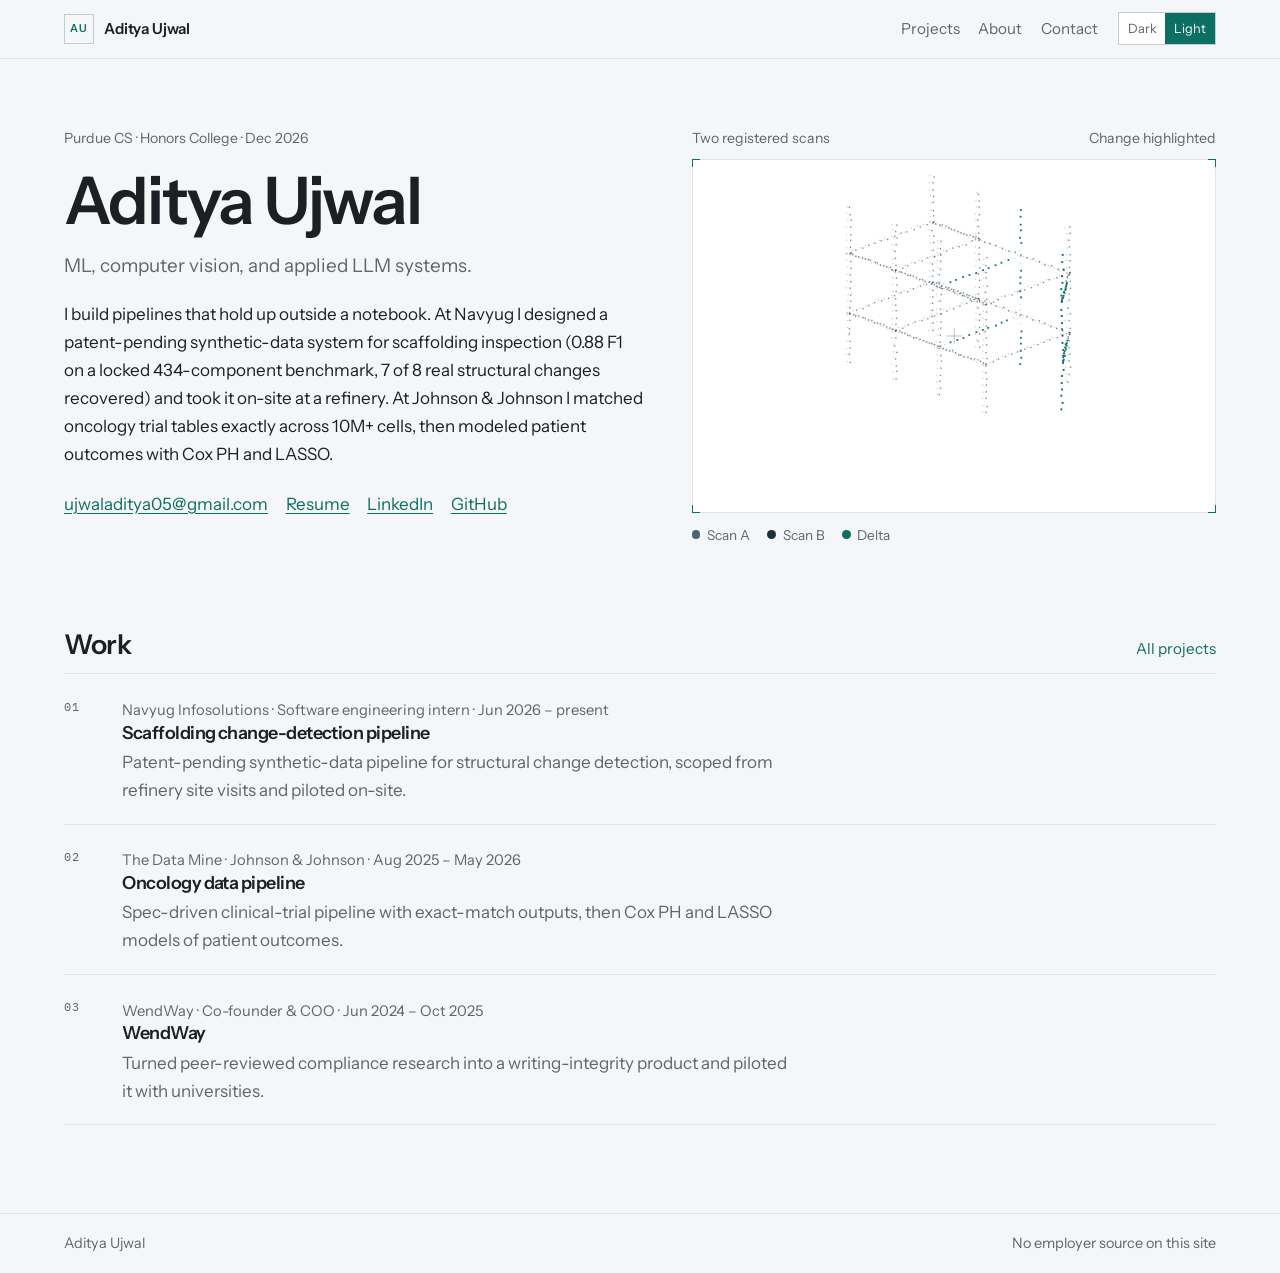
==== commit 1db57b7e: "Refine meta descriptions and titles across all pages for consistency and clarity. Adjusted punctuati" ====
--- a/index.html
+++ b/index.html
@@ -3,9 +3,9 @@
 <head>
   <meta charset="utf-8">
   <meta name="viewport" content="width=device-width, initial-scale=1">
-  <meta name="description" content="Aditya Ujwal — Purdue CS. Patent-pending scaffolding change detection (0.88 F1, 7 of 8 real changes); oncology pipeline at 10M+ cells.">
+  <meta name="description" content="Aditya Ujwal, Purdue CS. Patent-pending scaffolding change detection (0.88 F1, 7 of 8 real changes); oncology pipeline at 10M+ cells.">
   <meta name="theme-color" content="#121518">
-  <title>Aditya Ujwal — ML, computer vision, applied LLMs</title>
+  <title>Aditya Ujwal: ML, computer vision, applied LLMs</title>
   <script>(function(){try{var t=localStorage.getItem("au-theme");if(t!=="light"&&t!=="dark"){t=window.matchMedia("(prefers-color-scheme: light)").matches?"light":"dark";}document.documentElement.setAttribute("data-theme",t);}catch(e){document.documentElement.setAttribute("data-theme","dark");}})();</script>
   <link rel="icon" href="favicon.svg" type="image/svg+xml">
   <link rel="preconnect" href="https://fonts.googleapis.com">
@@ -36,7 +36,7 @@
           <p class="kicker">Purdue CS · Honors College · Dec 2026</p>
           <h1>Aditya Ujwal</h1>
           <p class="lede">ML, computer vision, and applied LLM systems.</p>
-          <p class="intro">I build pipelines that hold up outside a notebook. At Navyug I designed a patent-pending synthetic-data system for scaffolding inspection — 0.88 F1 on a locked 434-component benchmark, 7 of 8 real structural changes recovered — and took it on-site at a refinery. At Johnson &amp; Johnson I matched oncology trial tables exactly across 10M+ cells, then modeled patient outcomes with Cox PH and LASSO.</p>
+          <p class="intro">I build pipelines that hold up outside a notebook. At Navyug I designed a patent-pending synthetic-data system for scaffolding inspection (0.88 F1 on a locked 434-component benchmark, 7 of 8 real structural changes recovered) and took it on-site at a refinery. At Johnson &amp; Johnson I matched oncology trial tables exactly across 10M+ cells, then modeled patient outcomes with Cox PH and LASSO.</p>
           <ul class="links">
             <li><a href="mailto:ujwaladitya05@gmail.com">ujwaladitya05@gmail.com</a></li>
             <li><a href="Aditya_Ujwal_Resume.pdf">Resume</a></li>
